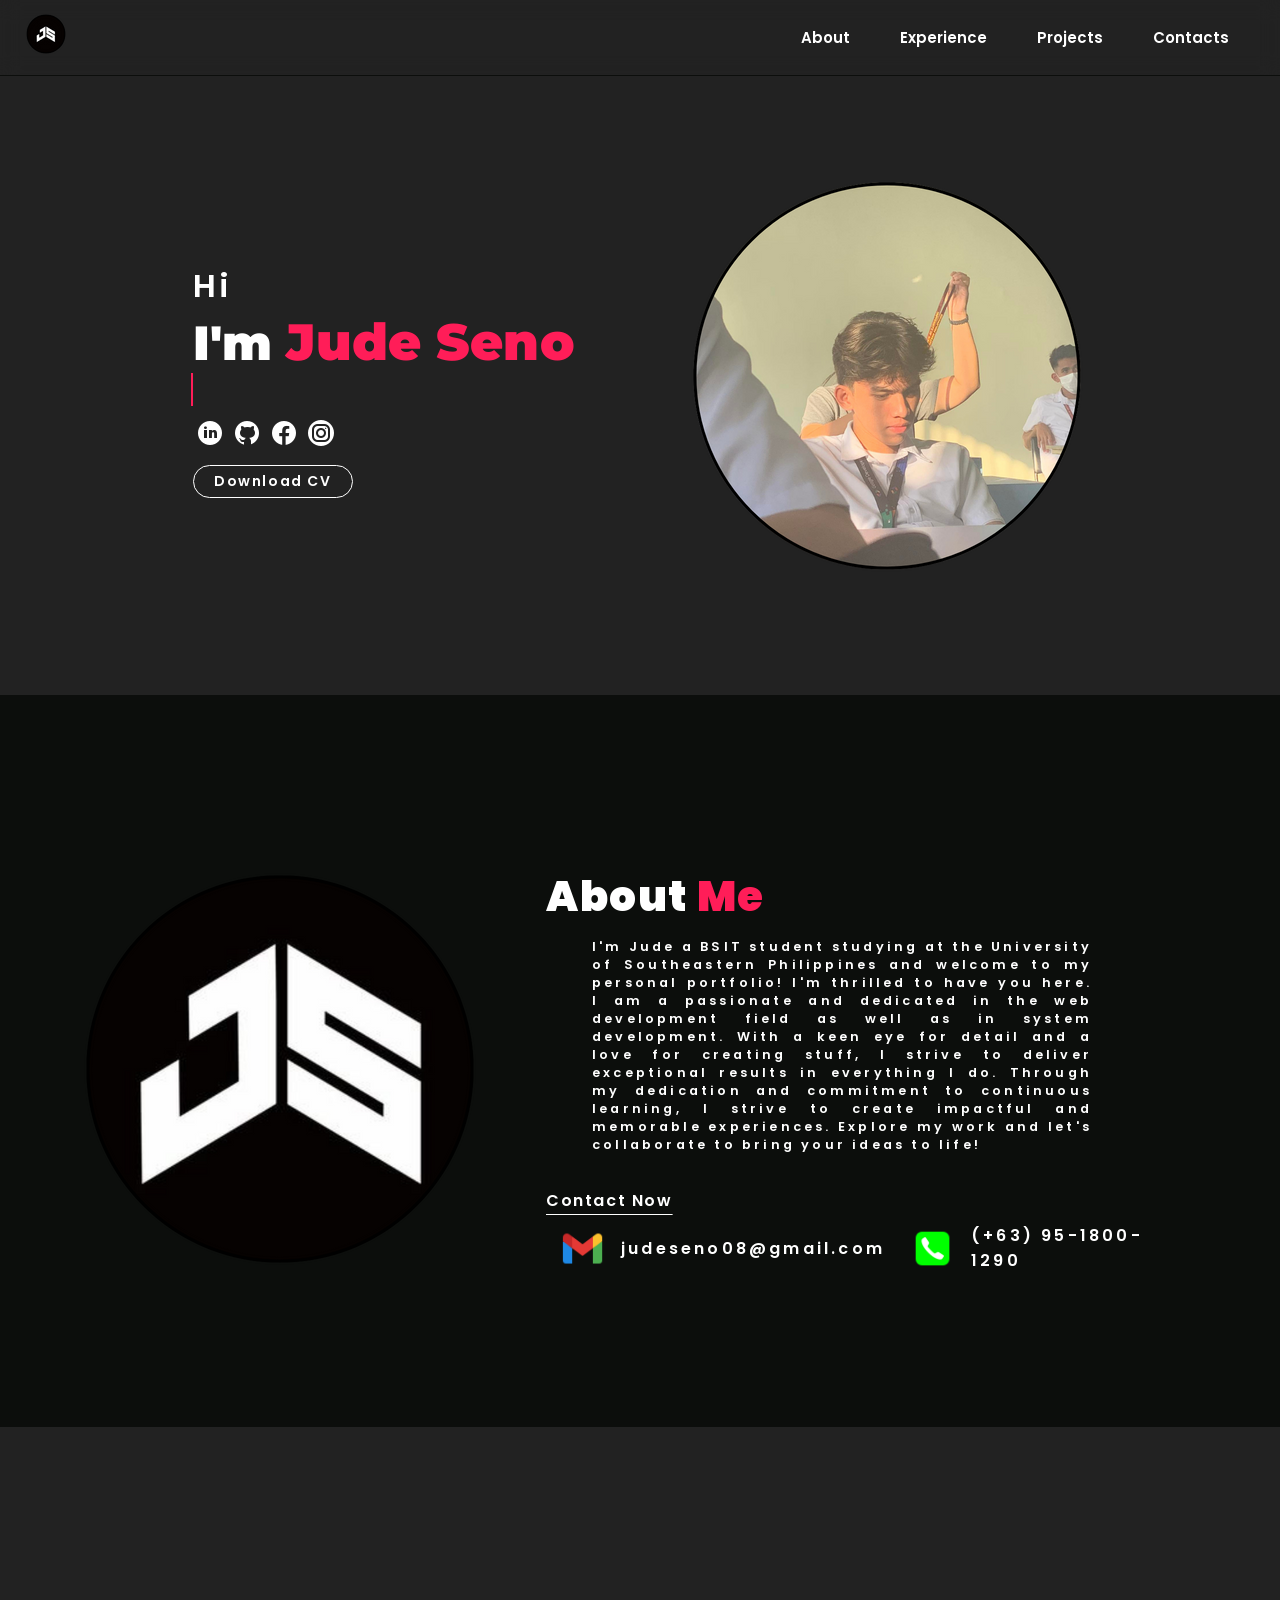
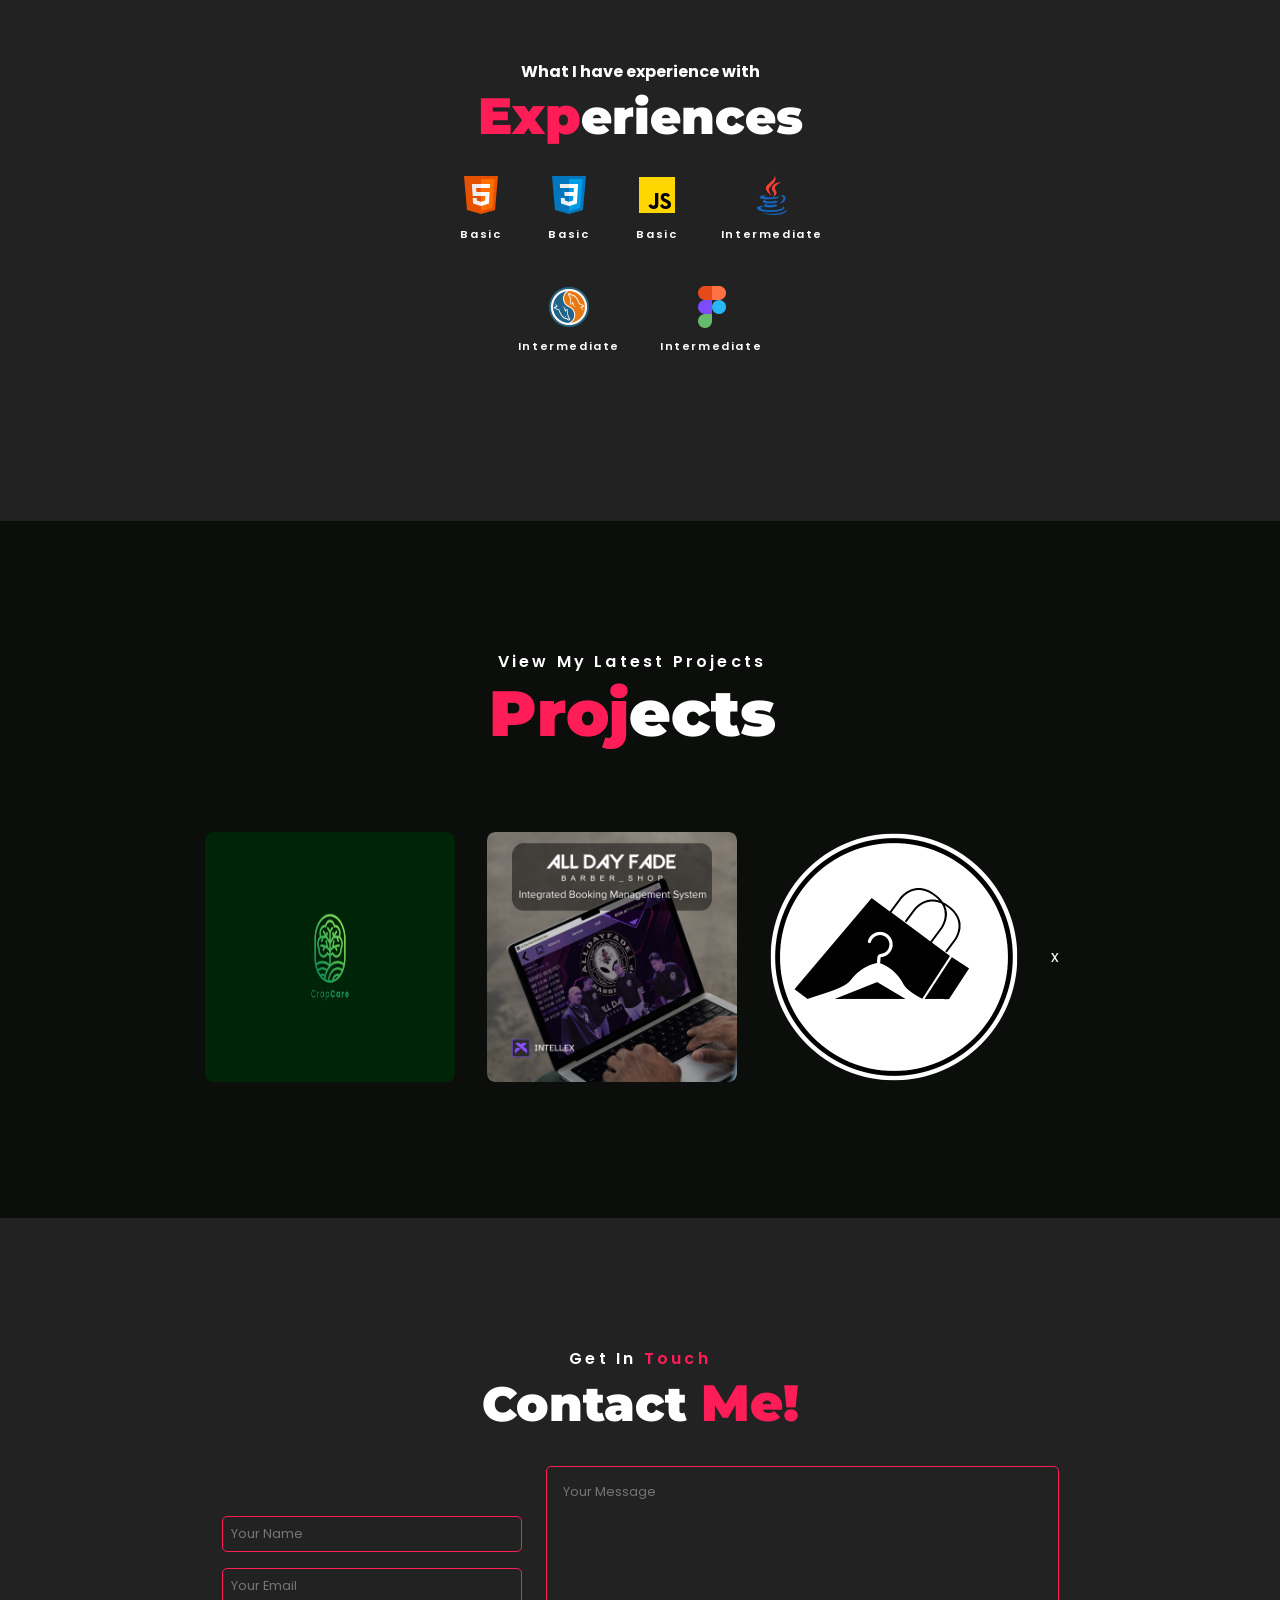
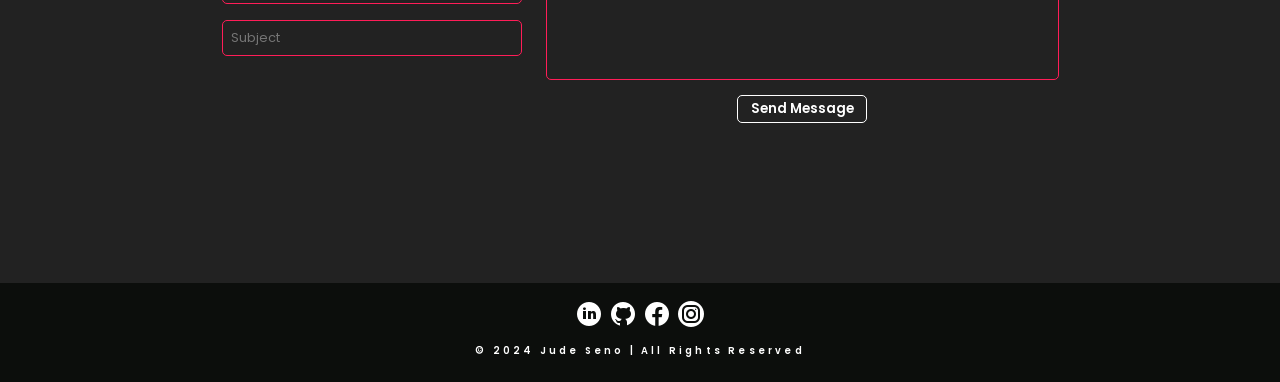
==== index.html @ 502529b9 "Add files via upload" ====
<!DOCTYPE html>
<html lang="en">

<head>

    <meta charset="UTF-8">
    <meta name="viewport" content="width=device-width, initial-scale=1.0">
    <title>Jude's Portfolio</title>

    <link rel="icon" type="img/png" href="Assets/Profile/Web_Icon.png">
    
    <link rel="stylesheet" href="PortfolioStyle.css">
    <link rel="stylesheet" href="MediaQueries.css">
    
    <link href='https://unpkg.com/boxicons@2.1.4/css/boxicons.min.css' rel='stylesheet'>

    <link rel="preconnect" href="https://fonts.googleapis.com">
    <link rel="preconnect" href="https://fonts.gstatic.com" crossorigin>
    <link href="https://fonts.googleapis.com/css2?family=Montserrat:ital,wght@0,100..900;1,100..900&display=swap" rel="stylesheet">

    <link rel="preconnect" href="https://fonts.googleapis.com">
    <link rel="preconnect" href="https://fonts.gstatic.com" crossorigin>
    <link href="https://fonts.googleapis.com/css2?family=Poppins:wght@300;400&display=swap" rel="stylesheet">

</head>


<body>
   
    <!-- Header/Navbar Container  -->

    <header>

        <a href="#LandingPage" class="logo"> <img src="Assets/Profile/Web_Logo(40x40).png"></a>
        
        <ul class="navlist">
            <li><a href="#About">About</a></li>
            <li><a href="#Experience">Experience</a></li>
            <li><a href="#Projects">Projects</a></li>
            <li><a href="#Contacts">Contacts</a></li>
        </ul>

        <div class="bx bx-menu" id="menu-icon"></div>

    </header>

    
    

    <!-- LANDING PAGE CONTAINER -->
    <section class="LandingPage_Container" id="LandingPage">

        <div class="home-content">

        <div class="home-container">

            <p class="greeting"> Hi </p> 
            <h2>I'm <span>Jude Seno</span></h2>
            <h3 class="text-animation">
                <span></span>
            </h3>

            <div class="social-links">
                <a href="https://www.linkedin.com/in/jude-seno-3b22372b3/" target="_blank">
                    <img src="Assets/Icons/LinkedIn(30x30).png" alt="">
                </a>

                <a href="https://github.com/JDSeno" target="_blank">
                    <img src="Assets/Icons/Github(30x30).png" alt="">
                </a>

                <a href="https://web.facebook.com/Judeseno08" target="_blank">
                    <img src="Assets/Icons/Facebook(30x30).png" alt="">
                </a>

                <a href="https://www.instagram.com/jd_sno/" target="_blank">
                    <img src="Assets/Icons/Instagram(30x30).png" alt="">
                </a>
            </div>

            <div class="btn-cv">
                <h1 class="download-cv" onclick="window.open('./Assets/Personal_CV.pdf')">Download CV</h1>
            </div>
            
        </div>

        <div id="profile-picture-one">
            <img src="Assets/Profile/Pic_2(400x400).png" alt="">
        </div>
        
        </div>
        
    </section>



    <!-- ABOUT PAGE CONTAINER -->
    <section class="about_container" id="About">

        <div class="container-one">

        <div id="profile-picture-two">
            <img src="Assets/Profile/Web_Icon.png" alt="">
        </div>

        <div class="introduction-container">
            
            <h1>About <span>Me</span></h1>

            <p class="introduction">I'm Jude a BSIT student studying at the University of Southeastern Philippines and welcome to my personal portfolio! 
                I'm thrilled to have you here. I am a passionate and dedicated in the web development field as well as in system development. 
                With a keen eye for detail and a love for creating stuff, I strive to deliver exceptional results in everything I do. 
                Through my dedication and commitment to continuous learning, I strive to create impactful and memorable experiences. 
                Explore my work and let's collaborate to bring your ideas to life!
            </p>

        <div class="contact">
            <h1>Contact Now</h1>
            
            <div class="contact-contents">
                <p id="mail"><img src="Assets/Icons/GMail.png" > <span>judeseno08@gmail.com</span></p>
                <p id="phone"><img src="Assets/Icons/Phone.png" > <span>(+63) 95-1800-1290</span></p>
            </div>

        </div>

        </div>

    </div>

    </section>




    <!-- EXPERIENCE CONTAINER -->
    <section class="experience_container" id="Experience">

        <h4>What I have experience with</h4>
        <h2><span>Exp</span>eriences</h2>


        <section id="exp-container">
            
            <div id="html" class="software-exp">
                <img src="Assets/Icons/HTML.png" alt="">
                <p>Basic</p>
            </div>

            <div id="css" class="software-exp">
                <img src="Assets/Icons/CSS.png" alt="">
                <p>Basic</p>
            </div>

            <div id="javascript" class="software-exp">
                <img src="Assets/Icons/JavaScript.png" alt="">
                <p>Basic</p>
            </div>

            <div id="java" class="software-exp">
                <img src="Assets/Icons/Java.png" alt="">
                <p>Intermediate</p>
            </div>

            <div id="mysql" class="software-exp">
                <img src="Assets/Icons/MySQL.png" alt="">
                <p>Intermediate</p>
            </div>

            <div id="figma" class="software-exp">
                <img src="Assets/Icons/Figma.png" alt="">
                <p>Intermediate</p>
            </div>

            </section>
        </div>

    </section>





    <!-- PROJECTS CONTAINER -->
    <section class="projects_container" id="Projects">

            <p> View My Latest Projects </p>
            <h2> <span>Proj</span>ects </h2>

            <div class="proj-container">

                <div class="row">
                    <img src="Assets/Project_Profile/CropCare_Dark.png">
                    <div class="layer">
                        <h5>CropCare</h5>
                        <p> Crop Care system that help manageme & optimize the health and productivity of crops </p>
                        <a href="https://github.com/JDSeno/Crop-Care" target="_blank">
                            View Github         
                        </a>
                    </div>
                </div>

                <div class="row">
                    <img src="Assets/Project_Profile/ADF.png">
                    <div class="layer">
                        <h5>All-Day Fade</h5>
                        <p> Barbershop Booking Desktop App for a more organized Queue of Customers </p>
                        <a href="https://github.com/gpbacay/Data_Structures/tree/3e4d95ca9316038df88fa1af2fecc2530d90923f/LE1/ADF_IBMS" target="_blank">
                            View Github         
                        </a>
                    </div>
                </div>

                <div class="row">
                    <img src="Assets/Project_Profile/Style_Icon.png">
                    <div class="layer">
                        <h5>Style Icon</h5>
                        <p> A Mobile Start-Up App for our Fashion Minded Individuals.</p>
                        <a href="https://www.figma.com/design/73D8lmGjGZZM7m1ntaTtqy/Style-Icon-Prototype?m=auto&t=gnLqQBCD7R3JR08Z-6" target="_blank">
                            View Library       
                        </a>
                    </div>
                </div>
                x

            </div>
            
    </section>








    <!-- CONTACTS CONTAINER -->
    <section class="contacts_container" id="Contacts">
        
        <p> Get In <span>Touch</span></p>

        <h2 class="contact-heading"> Contact <span>Me!</span></h2>

        <form action="https://api.web3forms.com/submit" method="POST">

            <input type="hidden" name="access_key" value="fc0a2710-5bf5-4e1c-99e0-e6dbbaa9aa62">

            <div class="input-group">

                <div class="input-box">
                    <input type="text" name="name" placeholder="Your Name" required>
                    <input type="email" name="email" placeholder="Your Email" required>
                    <input type="text" name="subject" placeholder="Subject" required>
                </div>

            </div>

            <div class="input-group-2">

                <textarea name="message" id="" cols="30" rows="10" 
                    placeholder="Your Message"></textarea>

                    <input type="hidden" name="redirect" value="https://web3forms.com//success">

                    <input type="submit" value="Send Message" class="btn">
            </div>

        </form>

    </section>






    <!-- FOOTER CONTAINER -->
    <footer class="footer_container" id="Footer">

        <div class="socials">
            
            <a href="https://www.linkedin.com/in/jude-seno-3b22372b3/" target="_blank">
                <img src="Assets/Icons/LinkedIn(30x30).png" alt="">
            </a>

            <a href="https://github.com/JDSeno" target="_blank">
                <img src="Assets/Icons/Github(30x30).png" alt="">
            </a>

            <a href="https://web.facebook.com/Judeseno08" target="_blank">
                <img src="Assets/Icons/Facebook(30x30).png" alt="">
            </a>

            <a href="https://www.instagram.com/jd_sno/" target="_blank">
                <img src="Assets/Icons/Instagram(30x30).png" alt="">
            </a>
        </div>

        <p><span class="copyright">&#169;</span> 2024 <span>Jude Seno</span> | All Rights Reserved</p>

    </footer>




    <script src="PortfolioScript.js"></script>
    
    <!-- <script type="text/javascript" src="https://cdn.jsdelivr.net/npm/@emailjs/browser@4/dist/email.min.js"></script> -->
</body>

</html>
---- PortfolioStyle.css ----
*{
    padding: 0;
    margin: 0;
    box-sizing: border-box;
    font-family: "Poppins", sans-serif;
    text-decoration: none;
    list-style: none;
    scroll-behavior: smooth;
}

:root{
    --bg-color: #0c0e0c;
    --second-bg-color: #222222;
    --hover-txt-color: #FF1D58;
    --text-color: #FFFFFF;
}





/*HTML*/
body{
    background-color: var(--second-bg-color);
    color: var(--text-color);
    display: flex;
    flex-direction: column;
    align-items: center;
}



/* NAVBAR */
header{
    position: fixed;
    width: 100%;
    display: flex;
    align-items: center;
    justify-content: space-between;
    background: transparent;
    backdrop-filter: blur(10px);
    padding: 25px 15%;
    border-bottom: 0.1rem solid #0c0e0c;
    z-index: 100;
}

.logo{
   cursor: pointer;
}


.navlist{
    display: flex;
    justify-content: end;
}

.navlist a{
    color: var(--text-color);
    font-size: 15px;
    font-weight: 600;
    margin: 0 25px;
    text-decoration: none;
}

.navlist a:hover{
    color:var(--hover-txt-color);
    text-decoration: underline;
    font-size: 15px;
    font-weight: 600;
    text-underline-offset: 0.7rem;
    transition: .25s ease;
}

#menu-icon{
    font-size: 25px;
    color: var(--text-color);
    z-index: 1001;
    cursor: pointer;
    margin-left: 20px;
    display: none;
}

.navlist .active{
    color: var(--hover-txt-color);
    text-decoration: underline;
    text-underline-offset: 0.7rem;
}





/* HomePage/LandingPage */
#LandingPage{
    padding: 11rem 5rem 7rem 5rem;
}

.LandingPage_Container{
    display: flex;
    align-items: center;
    justify-content: center;
    gap: 8rem;
    width: 100%;
}

.home-content{
    display: flex;
    gap: 7rem;
}

.home-container{
    display: flex;
    flex-direction: column;
    align-items: flex-start;
    justify-content: center;
}

p{
    font-size: 2rem;
    font-weight: 600;
    letter-spacing: 0.20rem;
}

h2{
    font-weight: 900;
    font-size: 3rem;
    font-family: "Montserrat", sans-serif;
}

h2 span{
    color: var(--hover-txt-color);
    font-family: "Montserrat", sans-serif;
    font-weight: 900;
    font-size: 3.2rem;
}

.social-links{
    margin-top: 10px;
}

.social-links a{
    padding: 1.5px;
}

.download-cv{
    font-size: 1rem;
    border: 1px solid var(--text-color);
    border-radius: 50px;
    padding: 5px 20px;
    margin-top: 10px;
    font-size: 14px;
    font-weight: 600;
    letter-spacing: 0.10rem;
}

.download-cv:hover{
    border: 1px solid var(--text-color);
    cursor: pointer;
    background-color: var(--hover-txt-color);
    transition: all 400ms ease;
    color: var(--bg-color);
}

#profile-picture-one img{
    position: static;
    cursor: default;
    max-width: 70vh;
}

.text-animation{
    font-size: 1.5rem;
    font-weight: 500;
    min-width: 280px;
}

.text-animation span{
     position: relative;
     letter-spacing: 0.15rem;
}

.text-animation span::before{
    content: "Frontend Developer";
    color: var(--hover-txt-color);
    animation: words 23s infinite;
}

.text-animation span::after{
    content: "";
    background-color: var(--second-bg-color);
    position: absolute;
    width: calc(100% + 8px);
    height: 100%;
    border-left: 2px solid var(--hover-txt-color);
    right: -8px;
    animation: cursor 600ms infinite, typing 20s steps(30) infinite;
}

@keyframes cursor {
    0%, 90%{
        border-left: 2px solid var(--text-color);
    }
    95%, 100%{
        border-left: none;
    }
}

@keyframes words{
    0%,
    20%{
        content: "Frontend Developer";
    }
    22%,
    38%{
        content: "UI/UX Designer";
    } 
    43%,
    50%{
        content: "Web Developer";
    }
    60%,
    80%{
        content: "Software Tester";
    }
    88%,
    100%{
        content: "UI/UX Designer";
    }    
}

@keyframes typing {
    10%,
    15%,
    30%,
    35%,
    50%,
    55%,
    70%,
    75%,
    90%,
    95% {
        width: 0%;
    }
    5%,
    20%,
    25%,
    40%,
    45%,
    60%,
    80%,
    85% {
        width: calc(100% + 8px);
    }
}





/* About Me Page */
#About{
    background-color: var(--bg-color);
    padding: 10.5rem 5rem 9rem 5rem;
    width: 100%;
    display: flex;
    align-items: center;
    justify-content: center;
    gap: 5rem;
}

.container-one{
    display: flex;
    gap: 4rem;
    align-items: center;
    justify-content: center;
}

#profile-picture-two img{
    max-width: 55vh;
    position: static;
    cursor: default;
}

.introduction-container h1{
    font-size: 2.6rem;
    font-weight: 1000;
    padding: 2px 2px;
    letter-spacing: 0.10rem;
}

.introduction-container h1 > span{
    color: var(--hover-txt-color);
    font-size: 2.6rem;
    font-weight: 1000;
}

.introduction{
    margin: 0.5rem 3rem;
    text-align: justify;
    font-size: 0.8rem;
    max-width: 500px;
}

.contact{
    position: relative;

}
.contact h1{
    color: var(--text-color);
    font-size: 1rem;
    font-weight: 600;
    text-decoration: underline;
    text-underline-offset: 0.5rem;
    margin-top: 2rem;
    width: 300px;
}

.contact-contents img{
    max-height: 5vh;
}

.contact-contents {
    display: flex;
    flex-direction: row;
    align-items: center;
}

.contact #mail{
    align-items: center;
    display: flex;
    gap: 1rem;
    padding: 0.5rem 1rem 0.5rem 1rem;
    font-size: 1rem;
    max-width: 350px;
}

.contact #phone{
    align-items: center;
    display: flex;
    gap: 1rem;
    padding: 0.5rem 1rem 0.6rem 1rem;
    font-size: 1rem;
    max-width: 350px;
}





/* Experience  Page */
#Experience{
    background-color: var(--second-bg-color);
    padding: 14.5rem 12rem 11rem 12rem;
    width: 100%;
    display: flex;
    flex-direction: column;
    align-items: center;
    justify-content: center;
}

#exp-container{
    width: 400px;
    height: 150px;
    display: flex;
    flex-direction: row;
    gap: 40px;
    flex-wrap: wrap;
    align-items: center;
    justify-content: center;
    margin: 1.5rem;
    text-align: center;
}

#exp-container p{
    font-size: 0.7rem;
    letter-spacing: 0.1rem;
}











/* Projects Page */
#Projects{
    background-color: var(--bg-color);
    padding: 8rem 5rem 8.5rem 4rem;
    width: 100%;
}

.projects_container p{
    text-align: center;
    font-size: 1rem;
}

.projects_container span{
    font-size: 4rem;
    color: var(--hover-txt-color);
}

.projects_container h2{
    text-align: center;
    font-size: 4rem;
}

.proj-container{
    display: flex;
    align-items: center;
    gap: 2rem;
    margin-top: 5rem;
    justify-content: center;
}

.projects-container img{
    position: static;
}

.row img{
    max-width: 100%; 
    height: 250px;
    width: 250px;
    display: flex;
    border-radius: 8px;
    transition: all 400ms ease; 
}

.row:hover img{
    transform: scale(1.1);  
}

.row{
    position: relative;
    overflow: hidden;
    border-radius: 8px;
    cursor: pointer ;
}    

.row:hover .layer{
    height: 100%;
}

.layer h5{
    font-size: 0.8rem;
    font-weight: 900;
    margin-bottom: 1rem;
}

.layer p{
    font-size: 0.7rem;
    line-height: 0.9rem;
}

.layer a{
    font-size: 0.8rem;
    font-weight: 700;
    border: 1px solid var(--text-color);
    margin: 2rem;
    padding: 0.6rem;
    border-radius: 20px;
    color: var(--text-color);
    align-items: center;
    justify-content: center;
    display: flex;
}

.layer{
    width: 250px;
    height: 0;
    background: linear-gradient(rgba(124, 61, 61, 0.1), #5f1429);
    position: absolute;
    border-radius: 8px;
    left: 0;
    bottom: 0;
    overflow: hidden;
    display: flex;
    flex-direction: column;
    align-items: center;
    justify-content: center;
    text-align: center;
    padding: 0 40px;
    transition: height 0.5s;
}

.layer a:hover{
    border: 1px solid var(--text-color);
    font-weight: 700;
    color: var(--bg-color);
    background-color: var(--hover-txt-color);
    transition: all 400ms ease;
}









/* Contact Page */
#Contacts{
    background-color: var(--second-bg-color);
    width: 100%;
    padding: 8rem 5rem 8rem 5rem;
}

.contacts_container{
    display: flex;
    flex-direction: column;
    text-align: center;
    align-items: center;
    max-width: 100%;
}

.contacts_container p{
    font-size: 1rem;
    font-weight: 600;
    text-align: center;
}

.contacts_container p span{
    color: var(--hover-txt-color);
}

.contacts_container h2{
    text-align: center;

}

.contacts_container form{
    display: flex;
    text-align: center;
    justify-content: center;
    align-items: center;
    gap: 1.5rem;
}

.input-box{
    display: flex;
    justify-content: center;
    flex-wrap: wrap;
    max-width: 300px;
}

form{
    margin: 2rem auto;    
}

form textarea{
    width: 100%;
    padding: 1rem;
    font-size: 1rem;
    resize: none;
    border: 1px solid var(--hover-txt-color);
    background-color: var(--second-bg-color);
    color: var(--text-color);
    border-radius: 5px;
    font-size: 0.8rem;
}

form .input-box input{
    width: 100%;
    padding: 0.5rem;
    font-size: 0.8rem;
    margin-bottom: 1rem;
    border: 1px solid var(--hover-txt-color);
    background-color: var(--second-bg-color);
    color: var(--text-color);
    border-radius: 5px;
}

.input-group-2 .btn{
    margin-top: 0.5rem;
    border: 1px solid var(--text-color);
    background-color: var(--second-bg-color);
    color: var(--text-color);
    border-radius: 5px;
    width: 130px;
    padding: 0.2rem;
    cursor: pointer;
    font-weight: 600;
}

.input-group-2 .btn:hover{
    border: 1px solid var(--text-color);
    background-color: var(--hover-txt-color);
    color: var(--bg-color);
    font-weight: 600;
    transition: all 350ms ease;
}




/* Footer */
footer{
    background-color: var(--bg-color);
    width: 100%;
    row-gap: 2rem;
    text-align: center;
    padding: 1rem;
    align-items: center;
    justify-content: center;
}

.footer_container p{
    padding: 0.5rem;
    font-size: 0.6rem;
}
---- MediaQueries.css ----
:root{
    --bg-color: #0c0e0c;
    --second-bg-color: #222222;
    --hover-txt-color: #FF1D58;
    --text-color: #FFFFFF;
}

html{
    width: 100%;
}


@media (max-width: 1684px){
    header{
        padding: 14px 2%;
        align-items: center;
    }

    .navbar a{
        padding: 100px 0;
        margin: 0px 20px;
    }
}

@media (max-width: 730px){
    #menu-icon{
        display: block;
    }
    .navlist{
        position: absolute;
        top: 100%;
        right: -100%;
        width: 250px;
        height: 50vh;
        background-color: var(--bg-color);
        backdrop-filter: blur(10px);
        display: flex;
        flex-direction: column;
        justify-content: flex-start;
        border-radius: 7px;
        transition: all .80s ease;
    }

    .navlist a{
        display: block;
        margin: 13px 0;
        padding: 0px 20px;
        transition: all .10s ease;
    }

    .navlist a:hover{
        color: var(--hover-txt-color);
        transform: translateY(-4px);
    }

    .navlist.open{
        right: 1%;
    }
}



@media screen and (max-width: 780px) {

    /* HEADER */
    header {
        width: 100%;
        position: fixed;
    }

    /* LANDING PAGE */
    .home-content{
        flex-direction: column-reverse;
        gap: 3rem;
        align-items: center;
        justify-content: center;
    }

    .home-container{
        text-align: center;
        justify-content: center;
        align-items: center;
    }

    .home-container p, .text-animation {
        font-weight: 600;
        letter-spacing: 0.15rem;
        font-size: 2rem;
    }

    .home-container h2, h2 span{
        font-size: 3.5rem;
    }

    .home-container h2 span{
        font-size: 3.5rem;
    }

    #profile-picture-one img{
        position: static;
        cursor: default;
    }

    /* ABOUT PAGE */
    .container-one{
        display: flex;
        flex-direction: column;
    }

    .introduction-container h1{
        font-size: 2rem;
        font-weight: 600;
        padding: 2px 2px;
        letter-spacing: 0.10rem;
        text-align: center;
    }

    .introduction-container h1 > span{
        color: var(--hover-txt-color);
        font-size: 2.1rem;
        font-weight: 900;
    }

    .introduction{
        text-align: center;
        align-items: center;
        justify-content: center;
        font-weight: 100;
    }
    

    .about-container{
        text-align: center;
        font-size: 0.5rem;
    }

    .about-container .introduction{
        font-size: 1rem;
    }

    .contact{
        text-align: center;
        justify-content: center;
        padding-top: 1rem;
    }

    .contact-contents{
        justify-content: center;
    }
    
    .contact h1{
        font-size: 1rem;
        display:inline-flex;
        flex-direction: column;
    }

    #mail > span{
        font-size: 0.9rem;
    }

    #phone span {
        font-size: 0.8rem;
        font-weight: 900;
    }


    /* EXPERIENCE PAGE */
    .exp-intro{
        text-align: center;
        justify-content: center;
    }

    .exp-intro p {
        text-align: center;
        justify-content: center;
    }

    #Experience h2, h2 span{
        font-size: 3rem;
    }

    #exp-container{
        height: 5vh;
    }

    #exp-container img{
        width: 45px;
    }


    /* PROJECTS CONTAINER */
    .layer{
        width: 200px;
        height: 0;
        background: linear-gradient(rgba(124, 61, 61, 0.1), #5f1429);
        position: absolute;
        border-radius: 8px;
        left: 0;
        bottom: 0;
        overflow: hidden;
        display: flex;
        flex-direction: column;
        align-items: center;
        justify-content: center;
        text-align: center;
        padding: 0 40px;
        transition: height 0.5s;
    }

    .layer a{
        font-size: 0.6rem;
        width: 6rem;
        font-weight: 700;
        border: 1px solid var(--text-color);
        margin: 1rem;
        padding: 0.6rem;
        border-radius: 20px;
        color: var(--text-color);
        align-items: center;
        justify-content: center;
        display: flex;
    }

    .layer h5{
        font-size: 1.2rem;
        font-weight: 900;
        margin-bottom: 1rem;
    }
    
    .layer p{
        font-size: 0.7rem;
        text-align: center;
        line-height: 0.9rem;
    }



    /* CONTACTS PAGE */
    form{
        display: flex;
        flex-direction: column;
    }

    /* FOOTER */
    #Footer{
        width: 100%;
    }

    .footer_container p{
        font-size: 0.5rem;
    }

}   








@media screen and (max-width: 430px) {

    #menu-icon{
        display: block;
    }
    .navlist{
        position: absolute;
        top: 100%;
        right: -100%;
        width: 200px;
        height: 30vh;
        background-color: var(--bg-color);
        backdrop-filter: blur(10px);
        display: flex;
        flex-direction: column;
        justify-content: flex-start;
        border-radius: 7px;
        transition: all .80s ease;
    }

    .navlist a{
        display: block;
        margin: 10px 0;
        padding: 0px 20px;
        transition: all .10s ease;
        font-size: 1.4rem;
    }

    .navlist a:hover{
        color: var(--hover-txt-color);
        transform: translateY(-4px);
    }

    .navlist.open{
        right: 2%;
    }


    /* HEADER */
    header{
        width: 100%;
    }

    .navlist a{
        font-size: 1.4rem;
        margin-bottom: 1rem;
    }

    .navlist a:hover{
        font-size: 1.4rem;
        font-weight: 600;
    }


    /* LANDING PAGE */
    #profile-picture-one img{
        position: static;
        cursor: default;
        width: 45vh;
    }

    .home-container .greeting{
        font-size: 1.5rem;
    }

    .home-container h2{
        font-size: 2rem;
    }

    .home-container h2 span{
        font-size: 2rem;
    }

    .home-container .text-animation{
        font-size: 1rem;
    }

    .social-links{
        width: 200px;
        height: auto;
        margin-top: 1rem;
    }

    /* ABOUT PAGE */
    .introduction-container h1{
        font-size: 1.5rem;
    }

    .introduction-container h1 span{
        font-size: 1.5rem;
    }

    .introduction{
        text-align: center;
        font-size: 0.8rem;
        width: 350px;
        font-weight: 100;
        margin: 0;
    }

    #profile-picture-two img{
        width: 45vh;
    }

    .contact h1{
        font-size: 0.8rem;
    }

    .contact-contents{
        flex-direction: column;
        padding-top: 0.5rem;
    }

    #mail span, #phone span{
        font-size: 0.8rem;
    }


    /* EXPERIENCE PAGE */
    #Experience h4{
        width: 250px;
        text-align: center;
        font-size: 0.8rem;
    }

    #Experience{
        padding: 10rem;
    }

    #Experience h2, h2 span{
        font-size: 2.7rem;
    }

    #exp-container img{
        width: 35px;
    }

    #exp-container{
        width: 400px;
    }

    #exp-container p{
        font-size: 0.7rem;
    }
    


    /* PROJECTS PAGE */
    #Projects p{
        font-size: 0.8rem;
        text-align: center;
    }

    #Projects h2, #Projects h2 span{
        font-size: 4rem;
        text-align: center;
        padding-right: 4px;
    }

    .proj-container{
        flex-direction: column;
    }

    .proj-container h5{
        font-size: 1rem;
    }

    .proj-container .layer p{
        font-weight: 100;
        font-size: 10rem;
    }

    .layer{
        width: 250px;
        height: 0;
        background: linear-gradient(rgba(124, 61, 61, 0.1), #5f1429);
        position: absolute;
        border-radius: 8px;
        left: 0;
        bottom: 0;
        overflow: hidden;
        display: flex;
        flex-direction: column;
        align-items: center;
        justify-content: center;
        text-align: center;
        padding: 0 40px;
        transition: height 0.5s;
    }

    .layer a{
        font-size: 0.8rem;
        width: 10rem;
        font-weight: 700;
        border: 1px solid var(--text-color);
        margin: 1rem;
        padding: 0.6rem;
        border-radius: 20px;
        color: var(--text-color);
        align-items: center;
        justify-content: center;
        display: flex;
    }

    .layer h5{
        font-size: 1.2rem;
        font-weight: 900;
        margin-bottom: 1rem;
    }
    
    .layer p{
        font-size: 0.7rem;
        text-align: center;
        line-height: 0.9rem;
    }


    /* CONTACTS PAGE */
    .contacts_container p, .contacts_container p span{
        font-size: 0.8rem;
    }

    .contacts_container p span{
        font-weight: 800;
    }

    .contact-heading{
        width: 400px;
    }


    /* FOOTER */
    #Footer p{
        font-size: 0.5rem;
    }


}
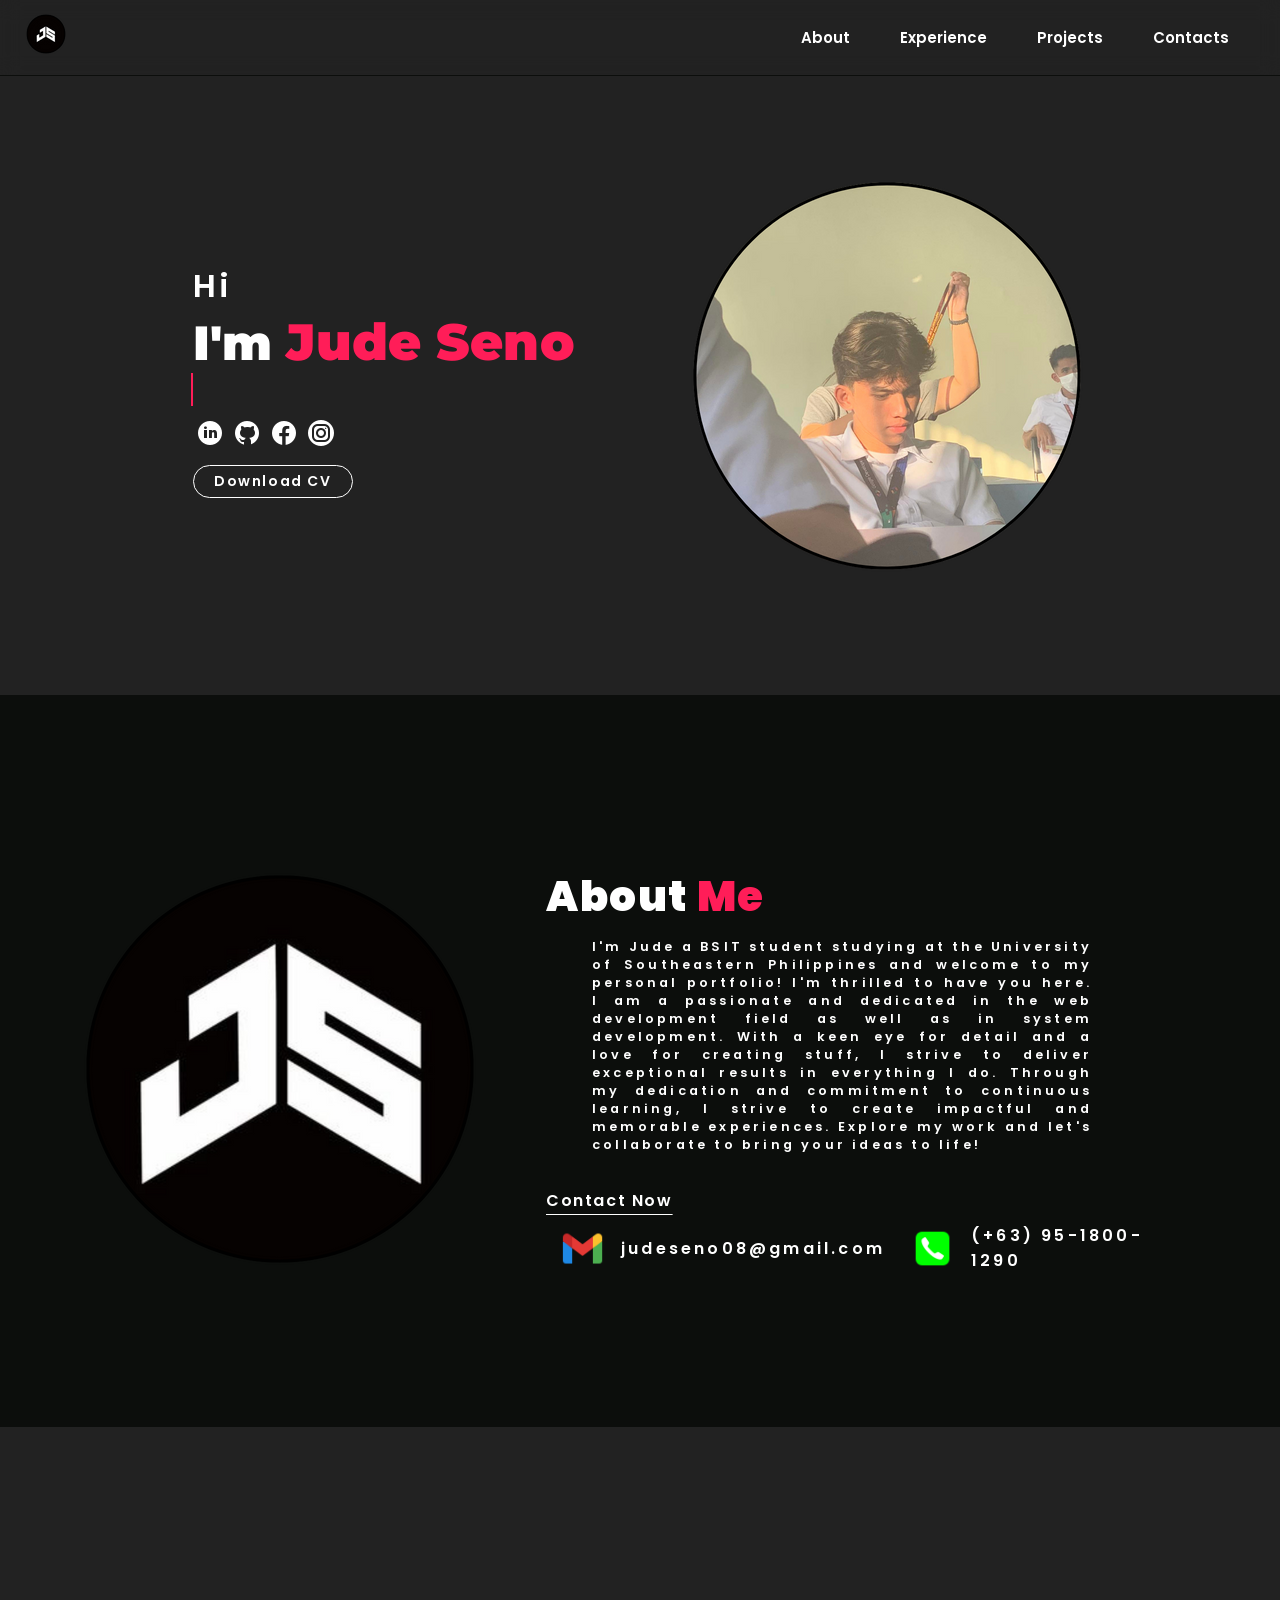
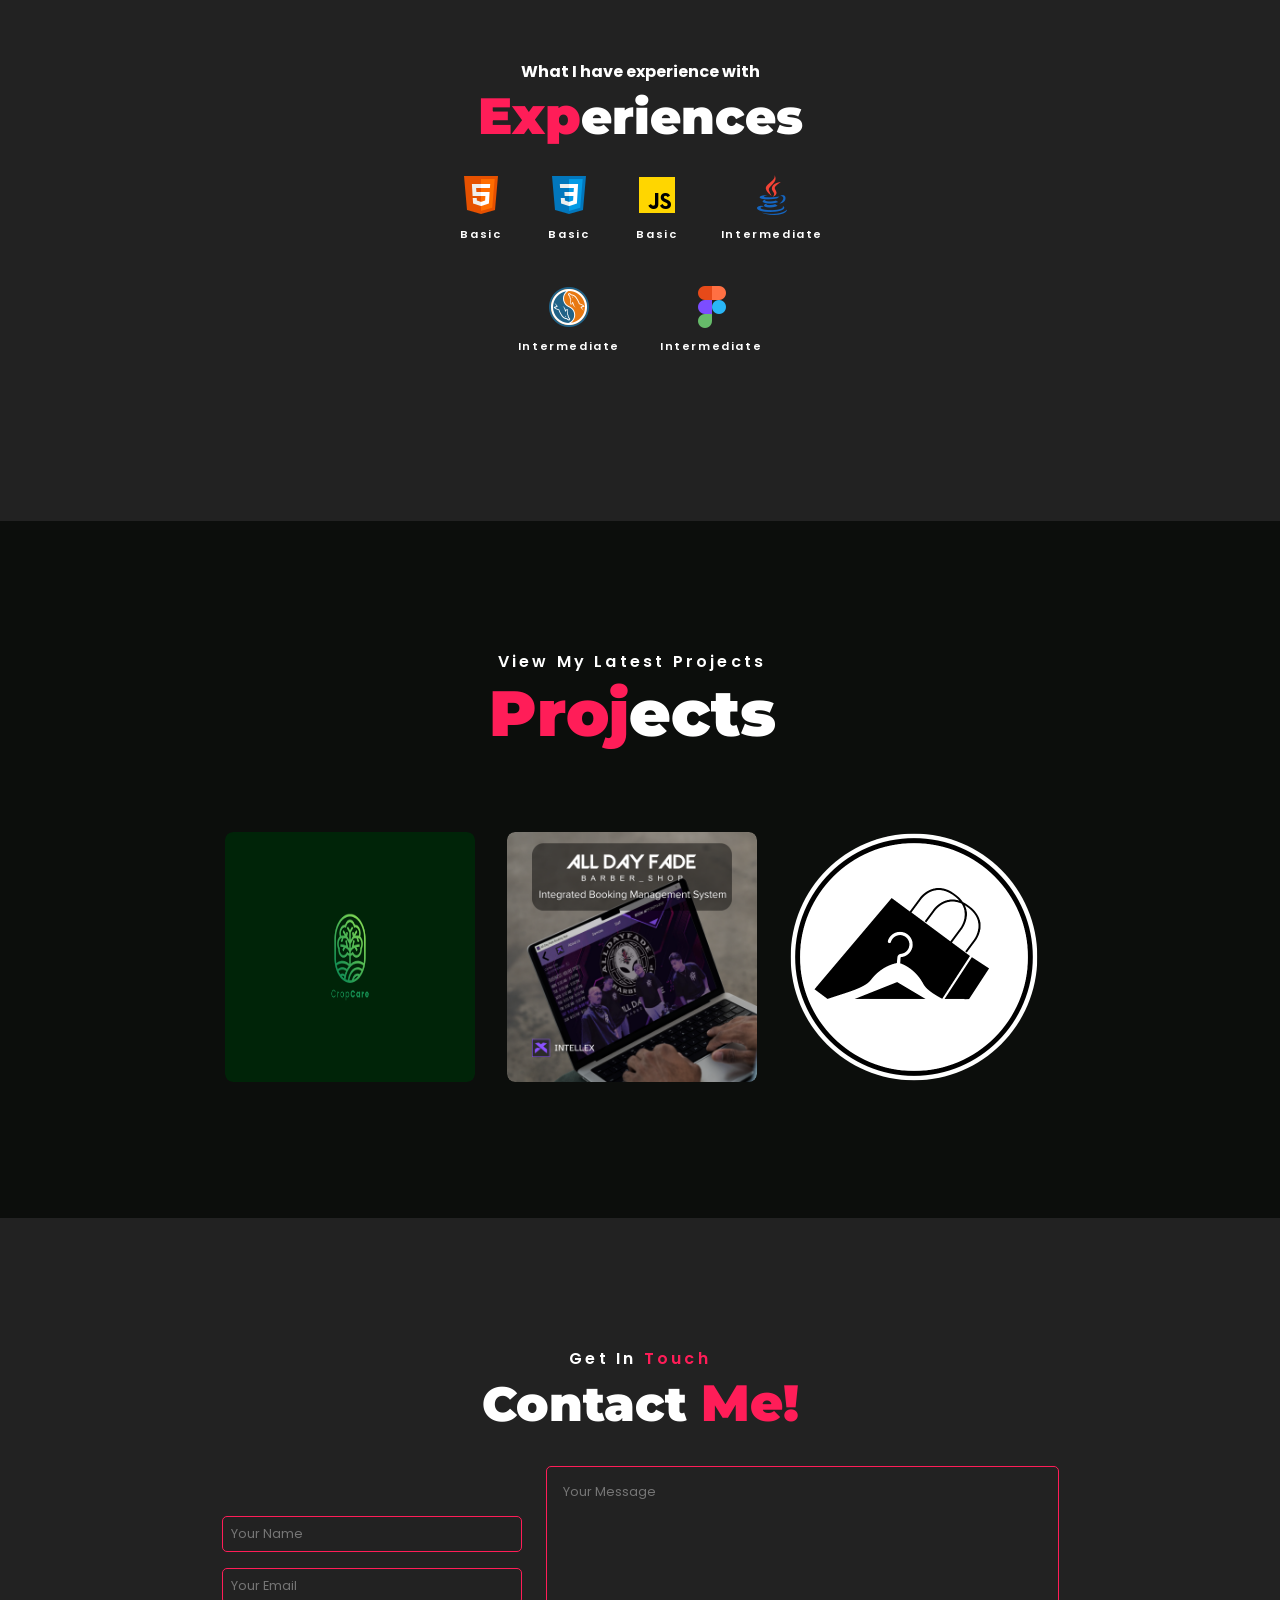
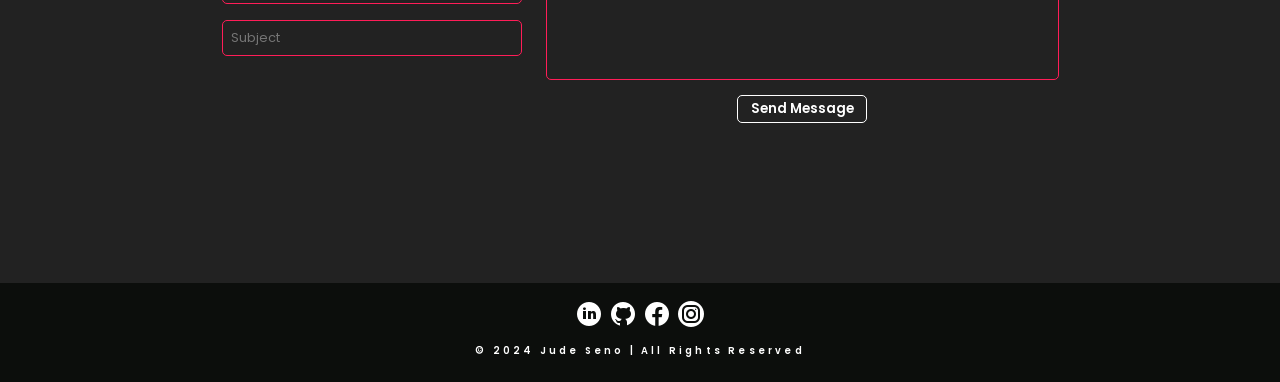
==== commit 5b4ee92b: "index.html" ====
--- a/index.html
+++ b/index.html
@@ -221,7 +221,6 @@
                         </a>
                     </div>
                 </div>
-                x
 
             </div>
             
@@ -308,4 +307,4 @@
     <!-- <script type="text/javascript" src="https://cdn.jsdelivr.net/npm/@emailjs/browser@4/dist/email.min.js"></script> -->
 </body>
 
-</html>+</html>
